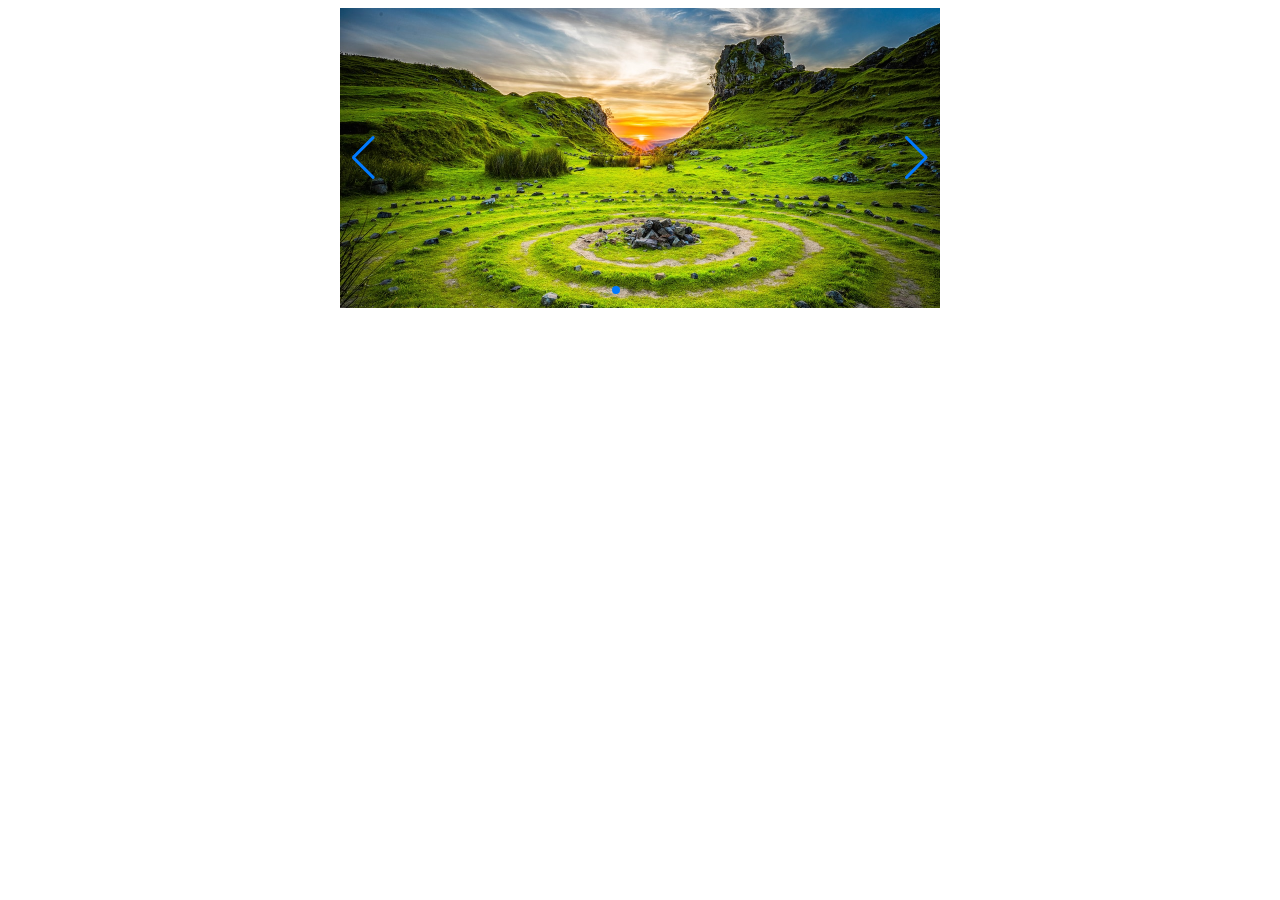
==== carousel-02/index.html @ c2c84a4c "mardi" ====
<!DOCTYPE html>
<html lang="fr">

<head>
  <meta charset="UTF-8">
  <meta http-equiv="X-UA-Compatible" content="IE=edge">
  <meta name="viewport" content="width=device-width, initial-scale=1.0">
  <title>Carousel2</title>
  <link rel="stylesheet" href="./css/swiper-bundle.min.css">
  <link rel="stylesheet" href="./css/styles.css">

</head>
<body>
  <!-- Slider main container -->
  <div class="swiper">
    <!-- Additional required wrapper -->
    <div class="swiper-wrapper">
      <!-- Slides -->
      <div class="swiper-slide"><img src="./img/img1.png" alt=""></div>
      <div class="swiper-slide"><img src="./img/img2.png" alt=""></div>
      <div class="swiper-slide"><img src="./img/img3.png" alt=""></div>
      <div class="swiper-slide"><img src="./img/img4.png" alt=""></div>
    </div>
    <!-- If we need pagination -->
    <div class="swiper-pagination"></div>

    <!-- If we need navigation buttons -->
    <div class="swiper-button-prev"></div>
    <div class="swiper-button-next"></div>

    <!-- If we need scrollbar -->
    <!-- <div class="swiper-scrollbar"></div>
  </div> -->

  <script src="./js/swiper-bundle.min.js"></script>
  <script src="./js/scripts.js"></script>
</body>

</html>
---- carousel-02/css/styles.css ----
.swiper {
    width: 600px;
    height: 300px;
  }

  
  /* .swiper img {
    width: 100%;
  } */
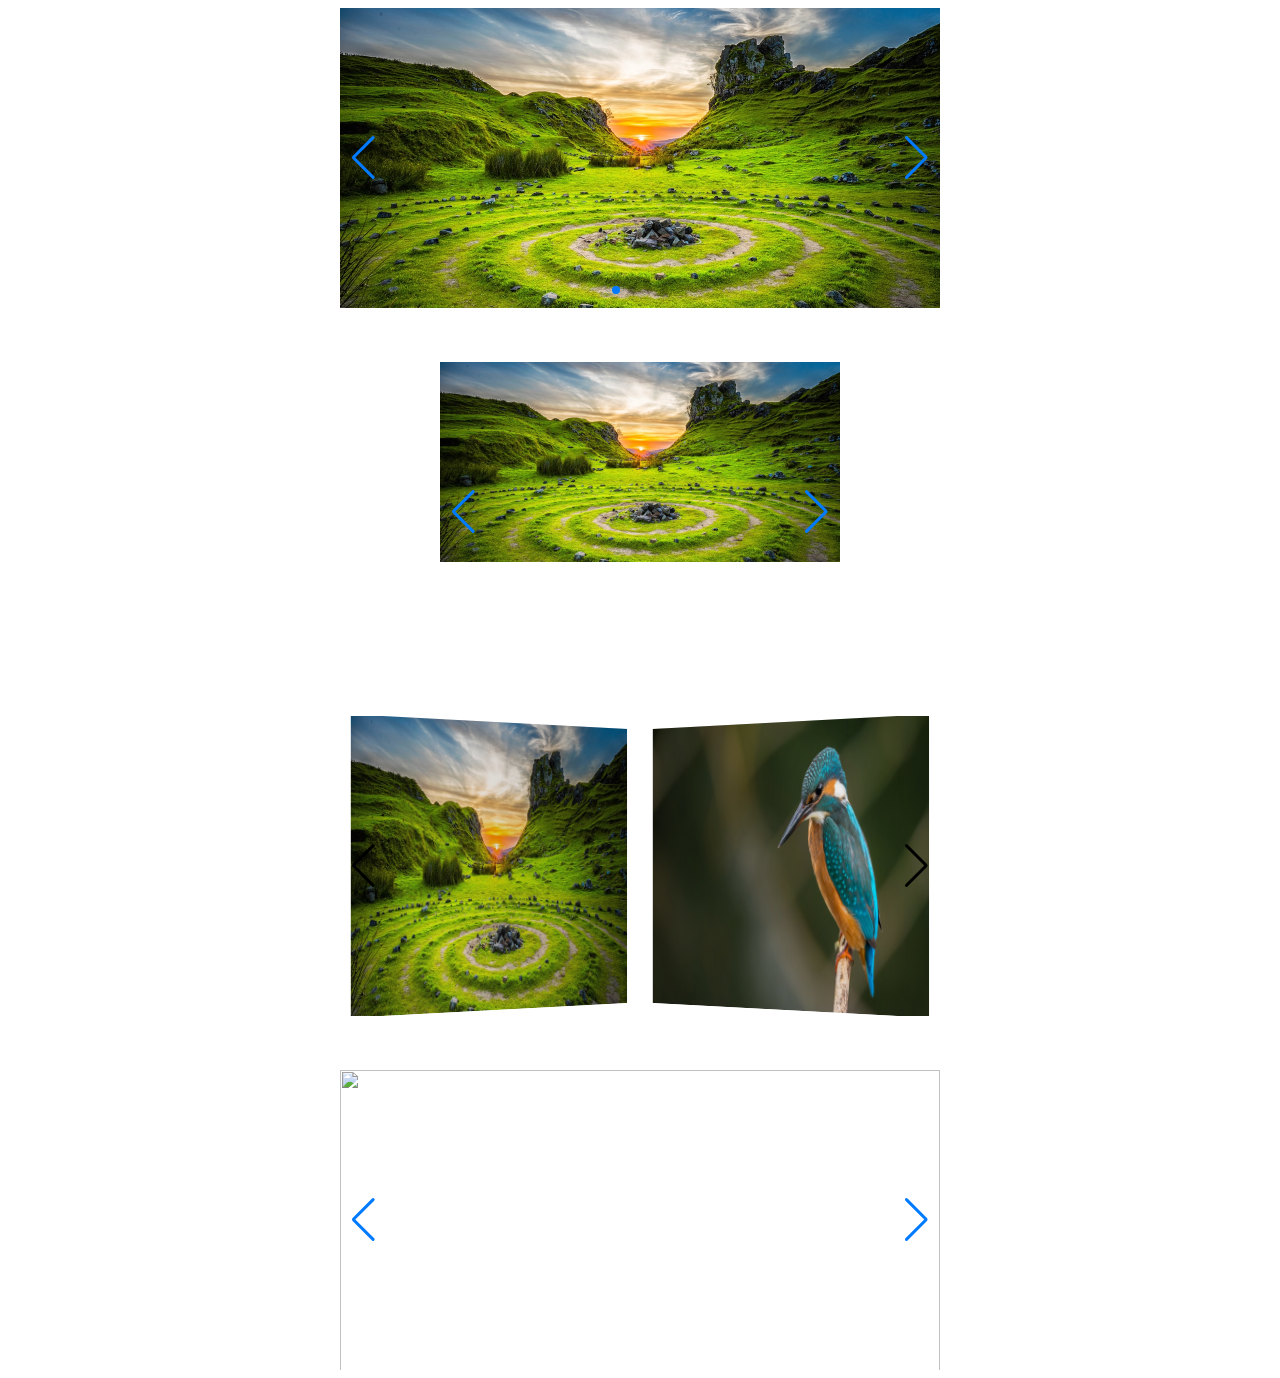
==== commit 9793cb2f: "Sauv" ====
--- a/carousel-02/index.html
+++ b/carousel-02/index.html
@@ -10,7 +10,9 @@
   <link rel="stylesheet" href="./css/styles.css">
 
 </head>
+
 <body>
+
   <!-- Slider main container -->
   <div class="swiper">
     <!-- Additional required wrapper -->
@@ -29,8 +31,77 @@
     <div class="swiper-button-next"></div>
 
     <!-- If we need scrollbar -->
-    <!-- <div class="swiper-scrollbar"></div>
-  </div> -->
+    <!-- <div class="swiper-scrollbar"></div> -->
+  </div>
+
+  <br> <br> <br>
+
+  <!-- Slider main container -->
+  <div class="swiper2">
+    <!-- Additional required wrapper -->
+    <div class="swiper-wrapper">
+      <!-- Slides -->
+      <div class="swiper-slide"><img src="./img/img1.png" alt=""></div>
+      <div class="swiper-slide"><img src="./img/img2.png" alt=""></div>
+      <div class="swiper-slide"><img src="./img/img3.png" alt=""></div>
+      <div class="swiper-slide"><img src="./img/img4.png" alt=""></div>
+    </div>
+    <!-- If we need pagination -->
+    <!-- <div class="swiper-pagination"></div> -->
+
+    <!-- If we need navigation buttons -->
+    <div class="swiper-button-prev"></div>
+    <div class="swiper-button-next"></div>
+
+    <!-- If we need scrollbar -->
+    <!-- <div class="swiper-scrollbar"></div> -->
+  </div>
+
+  <br> <br> <br>
+
+   <!-- Slider main container -->
+   <div class="swiper3">
+    <!-- Additional required wrapper -->
+    <div class="swiper-wrapper">
+      <!-- Slides -->
+      <div class="swiper-slide"><img src="./img/img1.png" alt=""></div>
+      <div class="swiper-slide"><img src="./img/img2.png" alt=""></div>
+      <div class="swiper-slide"><img src="./img/img3.png" alt=""></div>
+      <div class="swiper-slide"><img src="./img/img4.png" alt=""></div>
+    </div>
+    <!-- If we need pagination -->
+    <!-- <div class="swiper-pagination"></div> -->
+
+    <!-- If we need navigation buttons -->
+    <div class="swiper-button-prev"></div>
+    <div class="swiper-button-next"></div>
+
+    <!-- If we need scrollbar -->
+    <!-- <div class="swiper-scrollbar"></div> -->
+  </div>
+
+  <br> <br> <br>
+
+  <div class="swiper4">
+    <!-- Additional required wrapper -->
+    <div class="swiper-wrapper">
+      <!-- Slides -->
+      <div class="swiper-slide"><img src="https://source.unsplash.com/random/?id=1>" alt=""></div>
+      <div class="swiper-slide"><img src="https://source.unsplash.com/random/?id=2>" alt=""></div>
+      <div class="swiper-slide"><img src="https://source.unsplash.com/random/?id=3>" alt=""></div>
+      <div class="swiper-slide"><img src="https://source.unsplash.com/random/?id=4>" alt=""></div>
+    </div>
+    <!-- If we need pagination -->
+    <!-- <div class="swiper-pagination"></div> -->
+
+    <!-- If we need navigation buttons -->
+    <div class="swiper-button-prev"></div>
+    <div class="swiper-button-next"></div>
+
+    <!-- If we need scrollbar -->
+    <!-- <div class="swiper-scrollbar"></div> -->
+  </div>
+
 
   <script src="./js/swiper-bundle.min.js"></script>
   <script src="./js/scripts.js"></script>
--- a/carousel-02/css/styles.css
+++ b/carousel-02/css/styles.css
@@ -1,10 +1,64 @@
+.swiper {
+  width: 600px;
+  height: 300px;
+}
 
-.swiper {
-    width: 600px;
-    height: 300px;
-  }
+.swiper img {
+  width: 100%;
+}
 
-  
-  /* .swiper img {
-    width: 100%;
-  } */+
+
+.swiper2 {
+  width: 400px;
+  margin: auto;
+  height: 300px;
+  overflow: hidden;
+  position: relative;
+}
+
+.swiper2 img {
+  width: 100%;
+}
+
+
+
+.swiper3 {
+  width: 600px;
+  margin: auto;
+  height: 300px;
+  overflow: hidden;
+  position: relative;
+}
+
+.swiper3 img {
+  width: 100%;
+  height: 100%;
+}
+
+.swiper3 .swiper-button-next {
+  color: black;
+}
+
+.swiper3 .swiper-button-prev {
+  color: black;
+}
+
+.swiper4 {
+  width: 600px;
+  margin: auto;
+  height: 300px;
+  overflow: hidden;
+  position: relative;
+}
+
+.swiper4 img {
+  width: 100%;
+  height: 100%;
+}
+.swiper4  .swiper-slide {
+min-height: 450px;
+display: flex;
+align-items: center;
+
+}